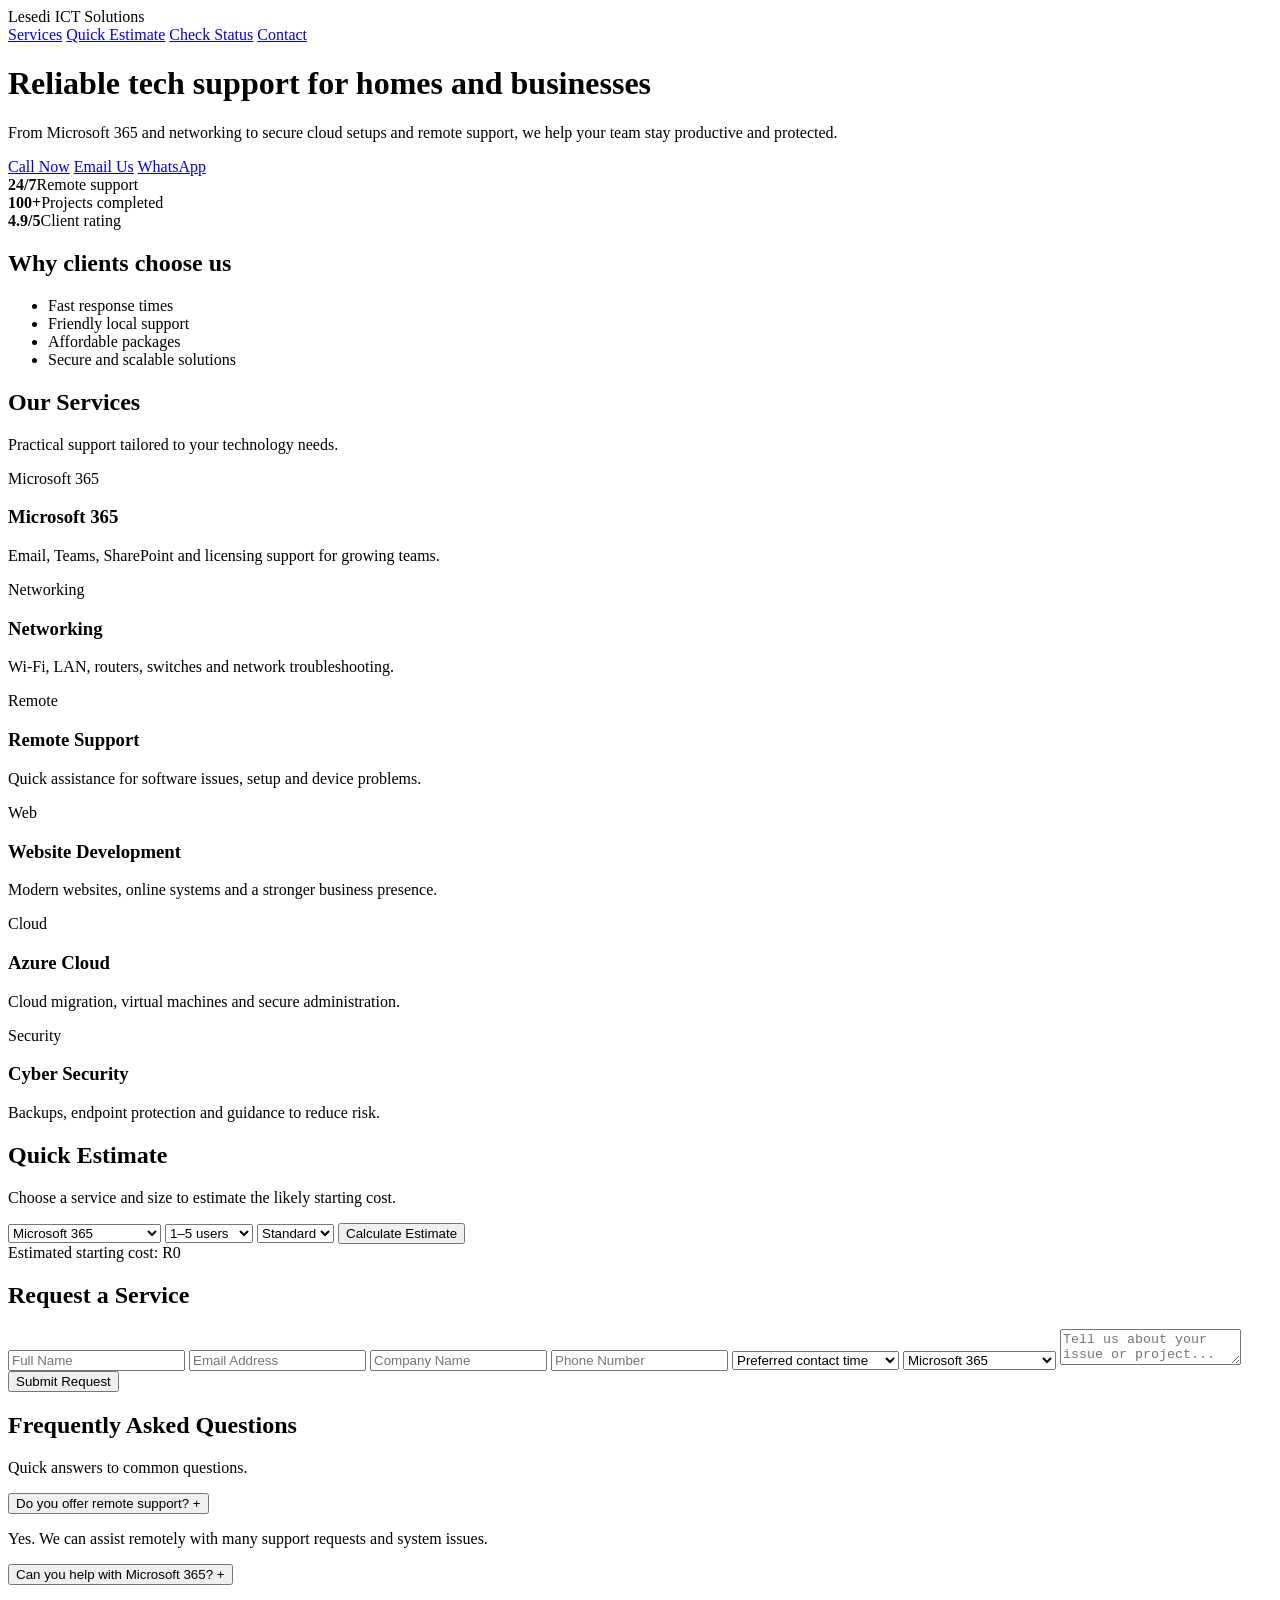
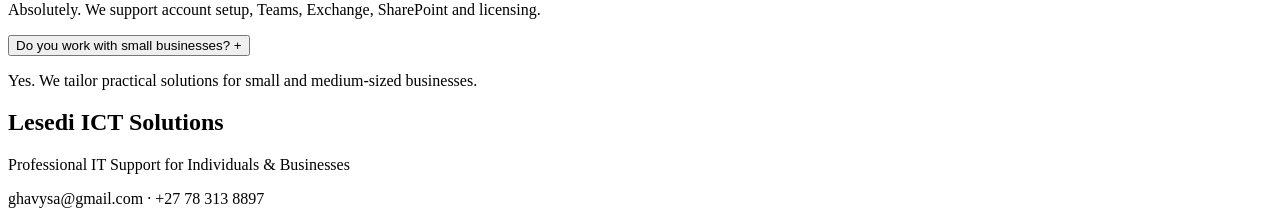
==== index.html @ 26021534 "Add files via upload" ====
<!DOCTYPE html>
<html lang="en">
<head>
  <meta charset="utf-8">
  <meta name="viewport" content="width=device-width, initial-scale=1">
  <title>Lesedi ICT Solutions</title>
  <link rel="stylesheet" href="assets/css/style.css">
</head>
<body>
  <header>
    <nav>
      <div class="brand">Lesedi ICT Solutions</div>
      <div class="nav-links">
        <a href="#services">Services</a>
        <a href="#estimate">Quick Estimate</a>
        <a href="status.html">Check Status</a>
        <a href="#contact">Contact</a>
      </div>
    </nav>
    <div class="hero">
      <div>
        <h1>Reliable tech support for homes and businesses</h1>
        <p>From Microsoft 365 and networking to secure cloud setups and remote support, we help your team stay productive and protected.</p>
        <div class="buttons">
          <a href="tel:+27783138897" class="btn call">Call Now</a>
          <a href="mailto:ghavysa@gmail.com" class="btn email">Email Us</a>
          <a href="https://wa.me/27783138897" class="btn whatsapp">WhatsApp</a>
        </div>
        <div class="stats">
          <div class="stat-box"><strong>24/7</strong><span>Remote support</span></div>
          <div class="stat-box"><strong>100+</strong><span>Projects completed</span></div>
          <div class="stat-box"><strong>4.9/5</strong><span>Client rating</span></div>
        </div>
      </div>
      <div class="hero-card">
        <h2>Why clients choose us</h2>
        <ul>
          <li>Fast response times</li>
          <li>Friendly local support</li>
          <li>Affordable packages</li>
          <li>Secure and scalable solutions</li>
        </ul>
      </div>
    </div>
  </header>

  <section id="services">
    <div class="section-title"><h2>Our Services</h2><p>Practical support tailored to your technology needs.</p></div>
    <div class="cards">
      <article class="card"><div class="icon">Microsoft 365</div><h3>Microsoft 365</h3><p>Email, Teams, SharePoint and licensing support for growing teams.</p></article>
      <article class="card"><div class="icon">Networking</div><h3>Networking</h3><p>Wi-Fi, LAN, routers, switches and network troubleshooting.</p></article>
      <article class="card"><div class="icon">Remote</div><h3>Remote Support</h3><p>Quick assistance for software issues, setup and device problems.</p></article>
      <article class="card"><div class="icon">Web</div><h3>Website Development</h3><p>Modern websites, online systems and a stronger business presence.</p></article>
      <article class="card"><div class="icon">Cloud</div><h3>Azure Cloud</h3><p>Cloud migration, virtual machines and secure administration.</p></article>
      <article class="card"><div class="icon">Security</div><h3>Cyber Security</h3><p>Backups, endpoint protection and guidance to reduce risk.</p></article>
    </div>
  </section>

  <section>
    <div class="grid-2">
      <div class="panel" id="estimate">
        <h2>Quick Estimate</h2>
        <p>Choose a service and size to estimate the likely starting cost.</p>
        <form id="estimateForm">
          <select id="serviceType" aria-label="Service type"><option>Microsoft 365</option><option>Networking</option><option>Website Development</option><option>Remote Support</option><option>Azure Cloud</option><option>Security</option></select>
          <select id="teamSize" aria-label="Team size"><option value="1">1–5 users</option><option value="2">6–15 users</option><option value="3">16+ users</option></select>
          <select id="urgency" aria-label="Urgency"><option value="1">Standard</option><option value="2">Priority</option><option value="3">Urgent</option></select>
          <button type="submit">Calculate Estimate</button>
        </form>
        <div class="quote-box" id="quoteResult">Estimated starting cost: R0</div>
      </div>
      <div class="panel" id="contact">
        <h2>Request a Service</h2>
        <form id="serviceRequestForm" onsubmit="sendRequest(event)">
          <input id="name" name="name" placeholder="Full Name" required>
          <input id="email" name="email" type="email" placeholder="Email Address" required>
          <input id="company" name="company" placeholder="Company Name">
          <input id="phone" name="phone" type="tel" placeholder="Phone Number">
          <select id="contactTime" name="preferred_contact_time" aria-label="Preferred contact time" required>
            <option value="" disabled selected>Preferred contact time</option>
            <option>Morning (08:00–12:00)</option>
            <option>Afternoon (12:00–17:00)</option>
            <option>Evening (17:00–20:00)</option>
          </select>
          <select id="service" name="service"><option>Microsoft 365</option><option>Networking</option><option>Website Development</option><option>Remote Support</option><option>Azure Cloud</option><option>Cyber Security</option><option>Other</option></select>
          <textarea id="desc" name="description" placeholder="Tell us about your issue or project..." required></textarea>
          <input type="hidden" name="_subject" value="New ICT Service Request">
          <input id="ticketNumber" type="hidden" name="ticket_number">
          <button type="submit">Submit Request</button>
          <p id="requestStatus" class="request-status" role="status" aria-live="polite"></p>
        </form>
      </div>
    </div>
  </section>

  <section>
    <div class="section-title"><h2>Frequently Asked Questions</h2><p>Quick answers to common questions.</p></div>
    <div class="panel">
      <div class="faq-item active"><button class="faq-question" type="button">Do you offer remote support? <span>+</span></button><p class="faq-answer">Yes. We can assist remotely with many support requests and system issues.</p></div>
      <div class="faq-item"><button class="faq-question" type="button">Can you help with Microsoft 365? <span>+</span></button><p class="faq-answer">Absolutely. We support account setup, Teams, Exchange, SharePoint and licensing.</p></div>
      <div class="faq-item"><button class="faq-question" type="button">Do you work with small businesses? <span>+</span></button><p class="faq-answer">Yes. We tailor practical solutions for small and medium-sized businesses.</p></div>
    </div>
  </section>

  <footer><h2>Lesedi ICT Solutions</h2><p>Professional IT Support for Individuals &amp; Businesses</p><p>ghavysa@gmail.com · +27 78 313 8897</p></footer>
  <script src="assets/js/supabase-config.js"></script>
  <script src="assets/js/app.js"></script>
</body>
</html>
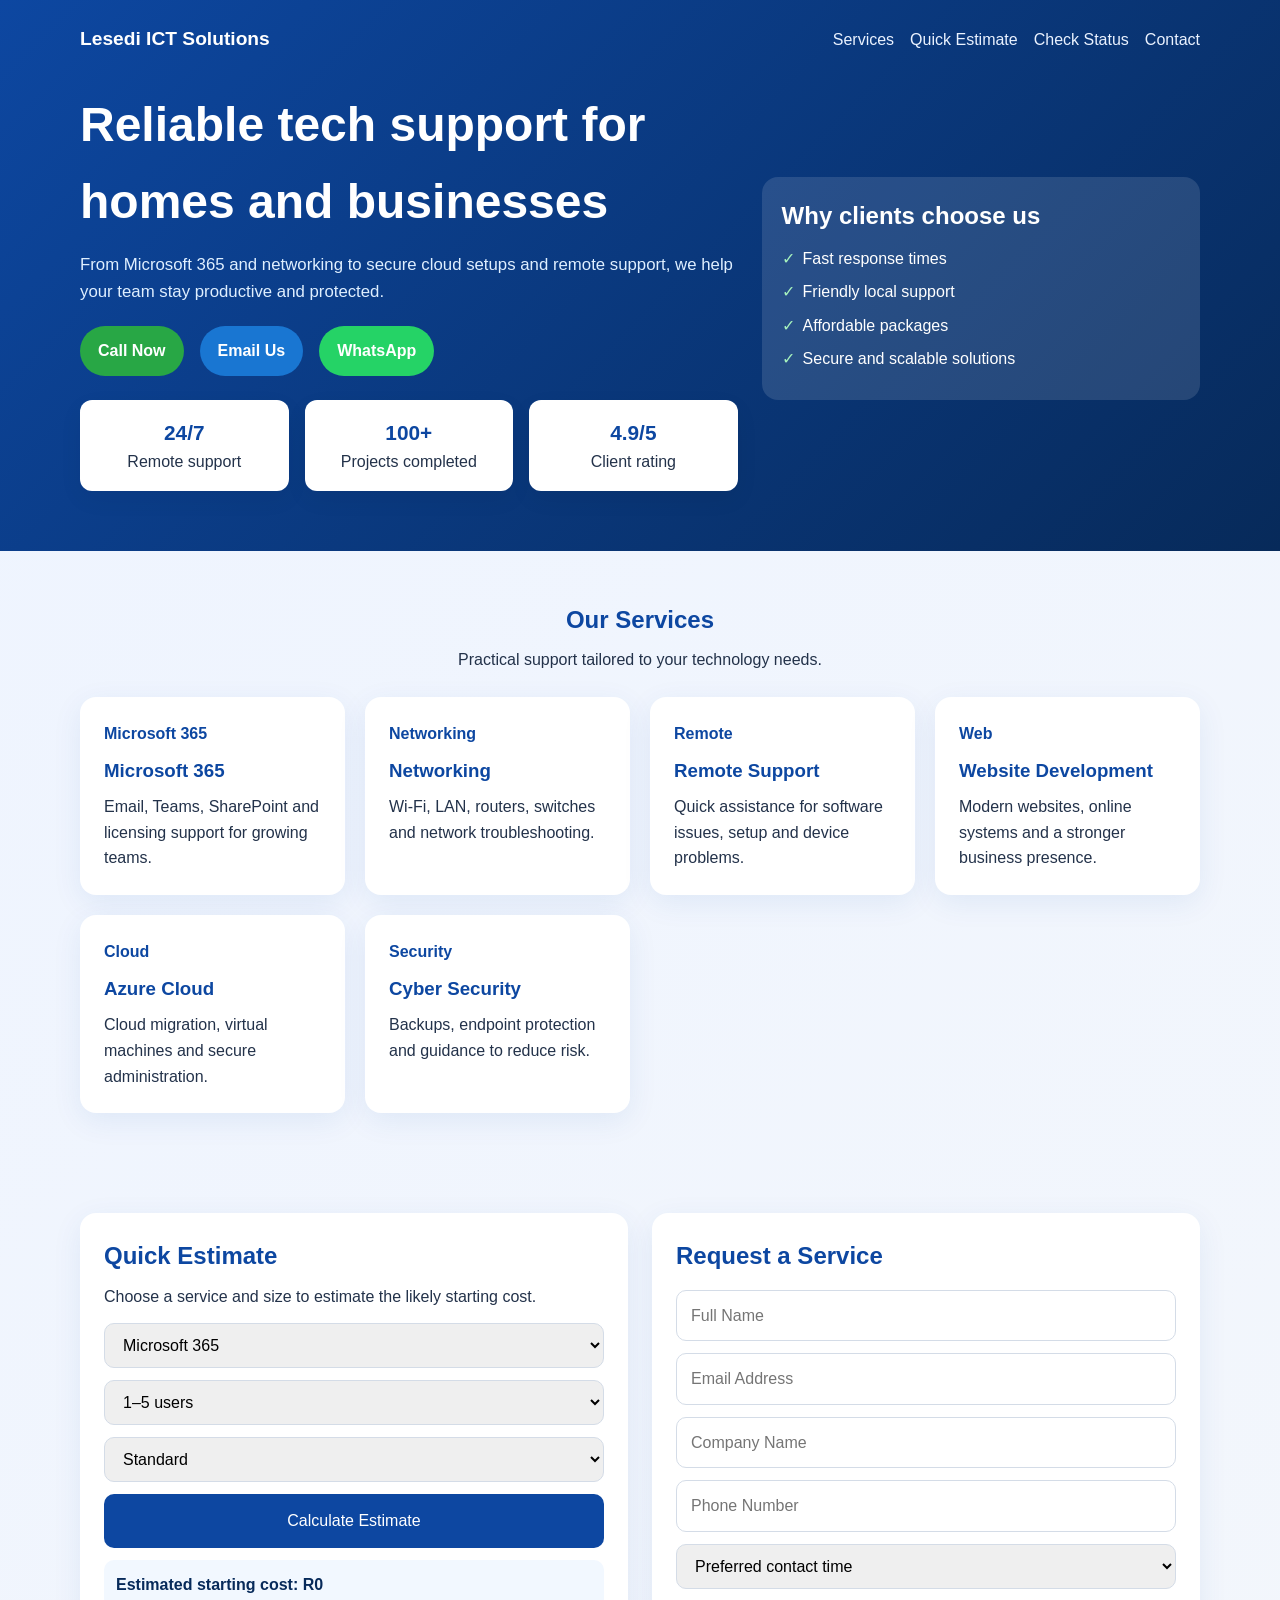
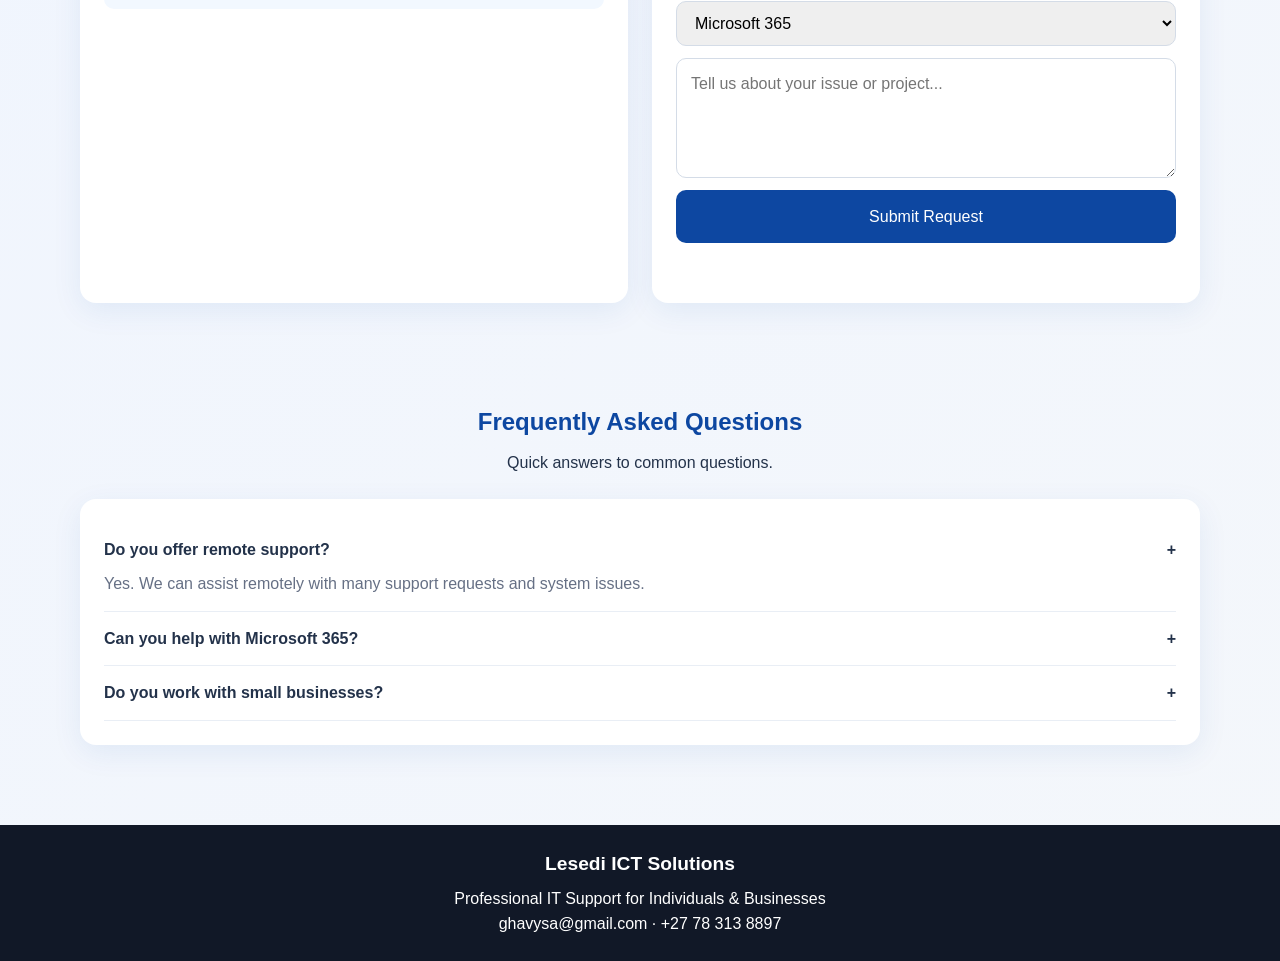
==== commit 71e13ead: "Update stylesheet and script paths in index.html" ====
--- a/index.html
+++ b/index.html
@@ -4,7 +4,7 @@
   <meta charset="utf-8">
   <meta name="viewport" content="width=device-width, initial-scale=1">
   <title>Lesedi ICT Solutions</title>
-  <link rel="stylesheet" href="assets/css/style.css">
+  <link rel="stylesheet" href="style.css">
 </head>
 <body>
   <header>
@@ -103,7 +103,7 @@
   </section>
 
   <footer><h2>Lesedi ICT Solutions</h2><p>Professional IT Support for Individuals &amp; Businesses</p><p>ghavysa@gmail.com · +27 78 313 8897</p></footer>
-  <script src="assets/js/supabase-config.js"></script>
-  <script src="assets/js/app.js"></script>
+  <script src="supabase-config.js"></script>
+  <script src="app.js"></script>
 </body>
 </html>
--- a/style.css
+++ b/style.css
@@ -0,0 +1 @@
+:root{--primary:#0d47a1;--primary-dark:#072a5a;--accent:#28a745;--accent-2:#25d366;--bg:#f4f7fb;--card:#fff;--text:#23324a;--muted:#667085}*{box-sizing:border-box;margin:0;padding:0}body{font-family:Arial,Helvetica,sans-serif;background:linear-gradient(135deg,#eef4ff 0%,var(--bg) 100%);color:var(--text);line-height:1.6}a{text-decoration:none;color:inherit}header{background:linear-gradient(135deg,var(--primary),var(--primary-dark));color:#fff;padding:24px 20px 60px}nav,.hero,section{max-width:1120px;margin:0 auto}nav{margin-bottom:32px;display:flex;justify-content:space-between;align-items:center;flex-wrap:wrap;gap:12px}.brand{font-size:1.2rem;font-weight:700}.nav-links,.buttons{display:flex;gap:16px;flex-wrap:wrap}.nav-links a{color:#eaf2ff}.hero{display:grid;grid-template-columns:1.2fr .8fr;gap:24px;align-items:center}.hero h1{font-size:clamp(2rem,4vw,3rem);margin-bottom:12px}.hero p{font-size:1.05rem;color:#dfefff;margin-bottom:20px}.btn{display:inline-block;padding:12px 18px;border-radius:999px;color:#fff;font-weight:700;transition:transform .2s}.btn:hover{transform:translateY(-2px)}.call{background:var(--accent)}.email{background:#1976d2}.whatsapp{background:var(--accent-2)}.hero-card{background:#ffffff1f;padding:20px;border-radius:16px}.hero-card ul{list-style:none;margin-top:10px}.hero-card li{margin:8px 0}.hero-card li:before{content:'✓';margin-right:8px;color:#a7f3bd}section{width:min(1120px,92%);padding:50px 0}.section-title{text-align:center;margin-bottom:24px}.section-title h2,.card h3,.panel h2{color:var(--primary);margin-bottom:8px}.cards{display:grid;grid-template-columns:repeat(auto-fit,minmax(230px,1fr));gap:20px}.card,.panel{background:var(--card);padding:24px;border-radius:16px;box-shadow:0 8px 30px #0d47a114}.card{transition:transform .2s,box-shadow .2s}.card:hover{transform:translateY(-4px);box-shadow:0 12px 32px #0d47a124}.icon{font-size:1rem;font-weight:700;color:var(--primary);margin-bottom:10px}.stats{display:grid;grid-template-columns:repeat(auto-fit,minmax(160px,1fr));gap:16px;margin-top:24px}.stat-box{background:#fff;padding:16px;border-radius:12px;text-align:center;box-shadow:0 8px 24px #0000000d;color:var(--text)}.stat-box strong{display:block;font-size:1.3rem;color:var(--primary)}.grid-2{display:grid;grid-template-columns:1fr 1fr;gap:24px}form{display:grid;gap:12px;margin-top:14px}input,select,textarea{width:100%;padding:12px 14px;border:1px solid #d4dce7;border-radius:10px;font:inherit}textarea{min-height:120px;resize:vertical}button{background:var(--primary);color:#fff;border:0;padding:14px 16px;border-radius:10px;font:inherit;cursor:pointer}button:hover{background:var(--primary-dark)}button:disabled{cursor:wait;opacity:.7}.quote-box{margin-top:12px;padding:12px;background:#f2f8ff;border-radius:10px;color:var(--primary-dark);font-weight:700}.request-status{min-height:1.5em}.request-status.success{color:#137333}.request-status.error{color:#b3261e}.faq-item{border-bottom:1px solid #e9eef5;padding:14px 0}.faq-question{display:flex;width:100%;justify-content:space-between;align-items:center;padding:0;background:transparent;color:var(--text);text-align:left;font-weight:700}.faq-question:hover{background:transparent;color:var(--primary)}.faq-answer{display:none;margin-top:8px;color:var(--muted)}.faq-item.active .faq-answer{display:block}footer{background:#111827;color:#fff;text-align:center;padding:24px 20px;margin-top:30px}footer h2{font-size:1.2rem;margin-bottom:6px}@media(max-width:800px){.hero,.grid-2{grid-template-columns:1fr}}
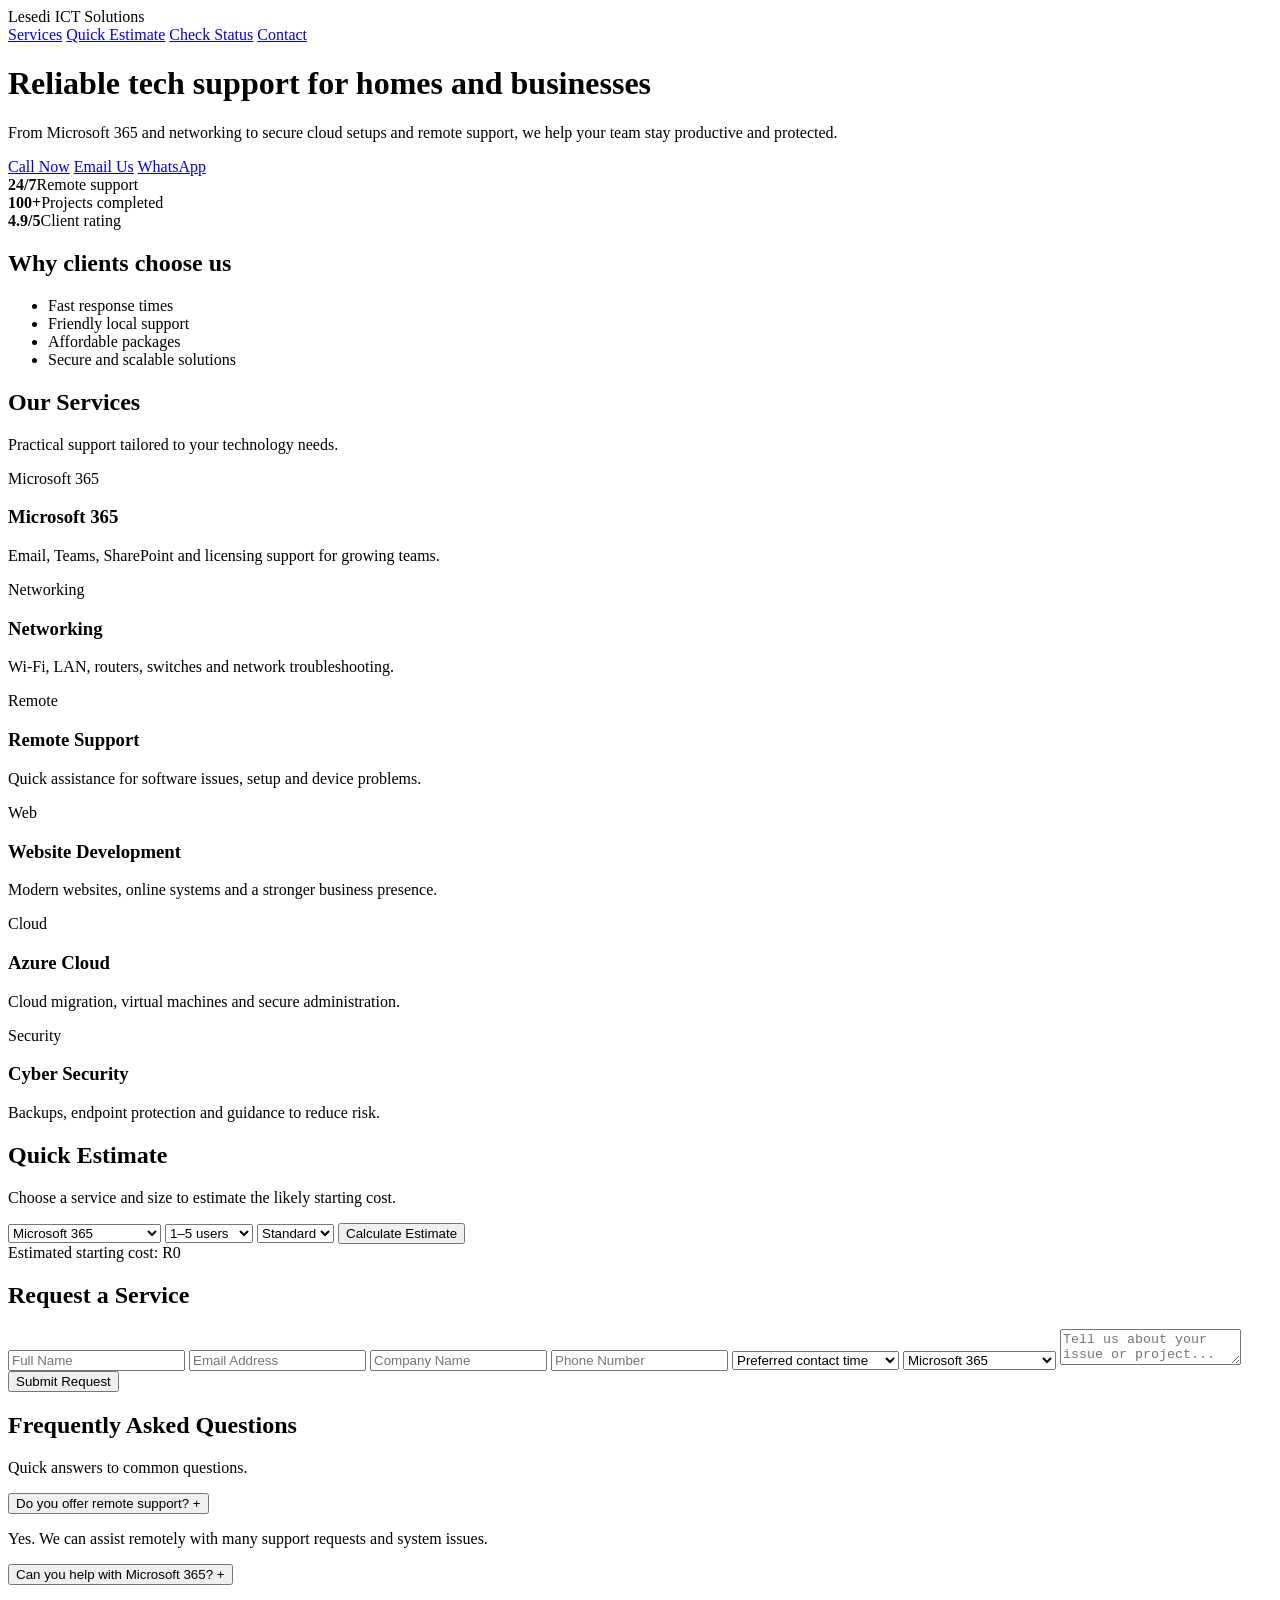
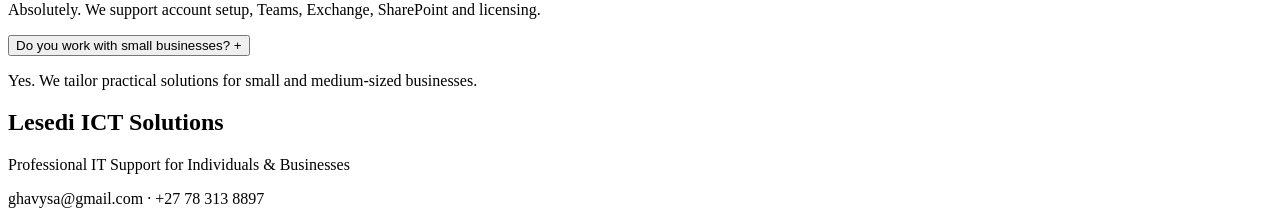
==== commit 617f54a5: "Update stylesheet and script paths in index.html" ====
--- a/index.html
+++ b/index.html
@@ -4,7 +4,7 @@
   <meta charset="utf-8">
   <meta name="viewport" content="width=device-width, initial-scale=1">
   <title>Lesedi ICT Solutions</title>
-  <link rel="stylesheet" href="style.css">
+  <link rel="stylesheet" href="assets/css/style.css">
 </head>
 <body>
   <header>
@@ -103,7 +103,7 @@
   </section>
 
   <footer><h2>Lesedi ICT Solutions</h2><p>Professional IT Support for Individuals &amp; Businesses</p><p>ghavysa@gmail.com · +27 78 313 8897</p></footer>
-  <script src="supabase-config.js"></script>
-  <script src="app.js"></script>
+  <script src="assets/js/supabase-config.js"></script>
+  <script src="assets/js/app.js"></script>
 </body>
 </html>
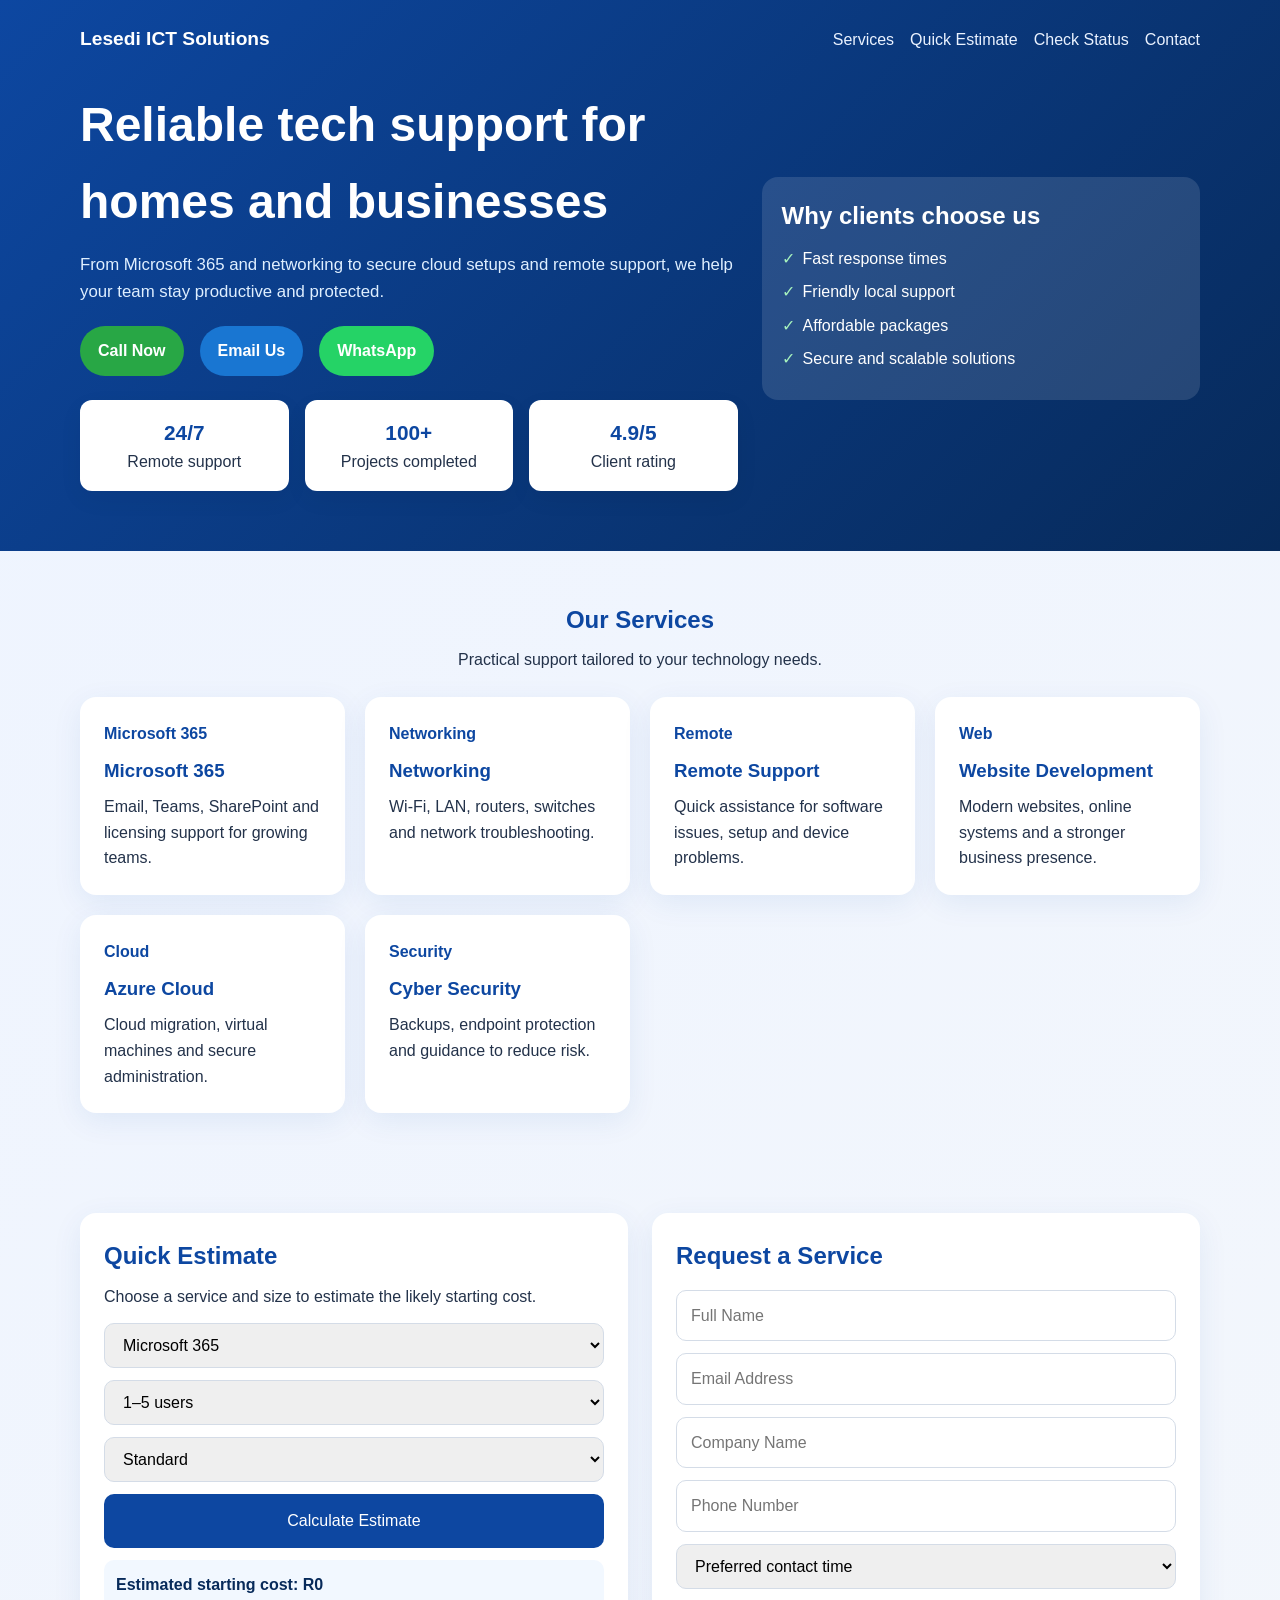
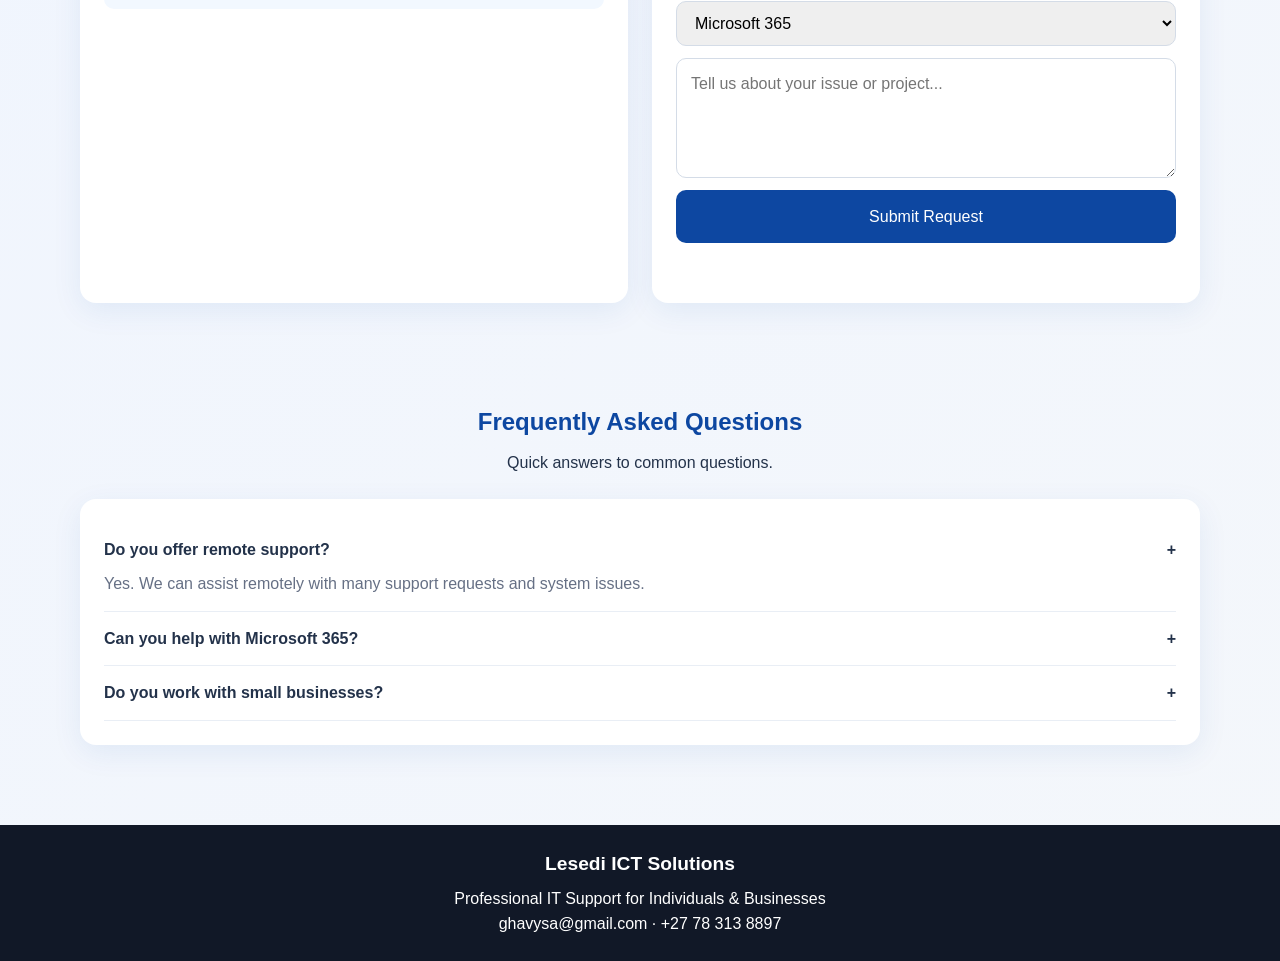
==== commit d89be684: "Update stylesheet and script paths in index.html" ====
--- a/index.html
+++ b/index.html
@@ -4,7 +4,7 @@
   <meta charset="utf-8">
   <meta name="viewport" content="width=device-width, initial-scale=1">
   <title>Lesedi ICT Solutions</title>
-  <link rel="stylesheet" href="assets/css/style.css">
+  <link rel="stylesheet" href="style.css">
 </head>
 <body>
   <header>
@@ -103,7 +103,7 @@
   </section>
 
   <footer><h2>Lesedi ICT Solutions</h2><p>Professional IT Support for Individuals &amp; Businesses</p><p>ghavysa@gmail.com · +27 78 313 8897</p></footer>
-  <script src="assets/js/supabase-config.js"></script>
-  <script src="assets/js/app.js"></script>
+  <script src="supabase-config.js"></script>
+  <script src="app.js"></script>
 </body>
 </html>
--- a/style.css
+++ b/style.css
@@ -0,0 +1 @@
+:root{--primary:#0d47a1;--primary-dark:#072a5a;--accent:#28a745;--accent-2:#25d366;--bg:#f4f7fb;--card:#fff;--text:#23324a;--muted:#667085}*{box-sizing:border-box;margin:0;padding:0}body{font-family:Arial,Helvetica,sans-serif;background:linear-gradient(135deg,#eef4ff 0%,var(--bg) 100%);color:var(--text);line-height:1.6}a{text-decoration:none;color:inherit}header{background:linear-gradient(135deg,var(--primary),var(--primary-dark));color:#fff;padding:24px 20px 60px}nav,.hero,section{max-width:1120px;margin:0 auto}nav{margin-bottom:32px;display:flex;justify-content:space-between;align-items:center;flex-wrap:wrap;gap:12px}.brand{font-size:1.2rem;font-weight:700}.nav-links,.buttons{display:flex;gap:16px;flex-wrap:wrap}.nav-links a{color:#eaf2ff}.hero{display:grid;grid-template-columns:1.2fr .8fr;gap:24px;align-items:center}.hero h1{font-size:clamp(2rem,4vw,3rem);margin-bottom:12px}.hero p{font-size:1.05rem;color:#dfefff;margin-bottom:20px}.btn{display:inline-block;padding:12px 18px;border-radius:999px;color:#fff;font-weight:700;transition:transform .2s}.btn:hover{transform:translateY(-2px)}.call{background:var(--accent)}.email{background:#1976d2}.whatsapp{background:var(--accent-2)}.hero-card{background:#ffffff1f;padding:20px;border-radius:16px}.hero-card ul{list-style:none;margin-top:10px}.hero-card li{margin:8px 0}.hero-card li:before{content:'✓';margin-right:8px;color:#a7f3bd}section{width:min(1120px,92%);padding:50px 0}.section-title{text-align:center;margin-bottom:24px}.section-title h2,.card h3,.panel h2{color:var(--primary);margin-bottom:8px}.cards{display:grid;grid-template-columns:repeat(auto-fit,minmax(230px,1fr));gap:20px}.card,.panel{background:var(--card);padding:24px;border-radius:16px;box-shadow:0 8px 30px #0d47a114}.card{transition:transform .2s,box-shadow .2s}.card:hover{transform:translateY(-4px);box-shadow:0 12px 32px #0d47a124}.icon{font-size:1rem;font-weight:700;color:var(--primary);margin-bottom:10px}.stats{display:grid;grid-template-columns:repeat(auto-fit,minmax(160px,1fr));gap:16px;margin-top:24px}.stat-box{background:#fff;padding:16px;border-radius:12px;text-align:center;box-shadow:0 8px 24px #0000000d;color:var(--text)}.stat-box strong{display:block;font-size:1.3rem;color:var(--primary)}.grid-2{display:grid;grid-template-columns:1fr 1fr;gap:24px}form{display:grid;gap:12px;margin-top:14px}input,select,textarea{width:100%;padding:12px 14px;border:1px solid #d4dce7;border-radius:10px;font:inherit}textarea{min-height:120px;resize:vertical}button{background:var(--primary);color:#fff;border:0;padding:14px 16px;border-radius:10px;font:inherit;cursor:pointer}button:hover{background:var(--primary-dark)}button:disabled{cursor:wait;opacity:.7}.quote-box{margin-top:12px;padding:12px;background:#f2f8ff;border-radius:10px;color:var(--primary-dark);font-weight:700}.request-status{min-height:1.5em}.request-status.success{color:#137333}.request-status.error{color:#b3261e}.faq-item{border-bottom:1px solid #e9eef5;padding:14px 0}.faq-question{display:flex;width:100%;justify-content:space-between;align-items:center;padding:0;background:transparent;color:var(--text);text-align:left;font-weight:700}.faq-question:hover{background:transparent;color:var(--primary)}.faq-answer{display:none;margin-top:8px;color:var(--muted)}.faq-item.active .faq-answer{display:block}footer{background:#111827;color:#fff;text-align:center;padding:24px 20px;margin-top:30px}footer h2{font-size:1.2rem;margin-bottom:6px}@media(max-width:800px){.hero,.grid-2{grid-template-columns:1fr}}
